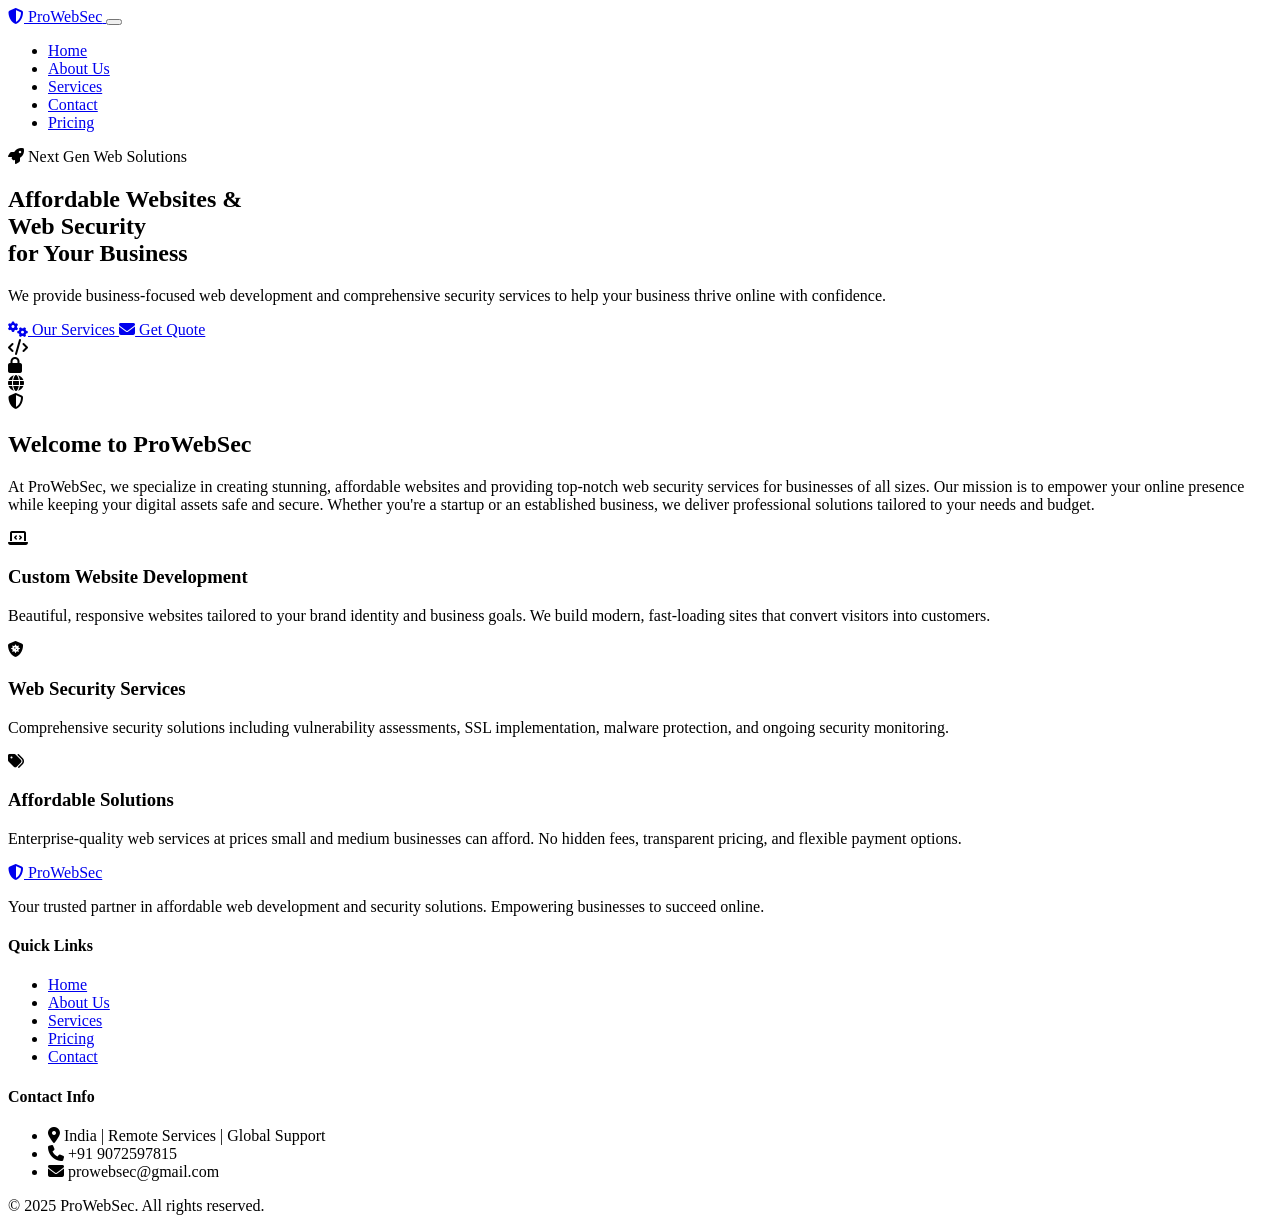
==== index.html @ af0309c5 "Update index.html" ====
<!DOCTYPE html>
<html lang="en">
<head>
  <meta charset="UTF-8">
  <meta name="viewport" content="width=device-width, initial-scale=1.0">
  <title>ProWebSec - Affordable Websites & Web Security</title>
  <link rel="stylesheet" href="styles.css">
  <link rel="stylesheet" href="https://cdnjs.cloudflare.com/ajax/libs/font-awesome/6.5.1/css/all.min.css">
  <link href="https://fonts.googleapis.com/css2?family=Inter:wght@300;400;500;600;700&family=Orbitron:wght@400;500;600;700;800&display=swap" rel="stylesheet">
</head>
<body>
  <!-- Navigation -->
  <nav class="navbar">
    <div class="nav-container">
      <a href="index.html" class="logo">
        <i class="fas fa-shield-halved"></i>
        <span>ProWebSec</span>
      </a>
      <button class="hamburger" id="hamburger">
        <span></span>
        <span></span>
        <span></span>
      </button>
      <ul class="nav-menu" id="nav-menu">
        <li><a href="index.html" class="nav-link active">Home</a></li>
        <li><a href="about.html" class="nav-link">About Us</a></li>
        <li><a href="services.html" class="nav-link">Services</a></li>
        <li><a href="contact.html" class="nav-link">Contact</a></li>
        <li><a href="pricing.html" class="nav-link">Pricing</a></li>
      </ul>
    </div>
  </nav>

  <!-- Hero Section -->
  <section class="hero">
    <div class="hero-bg">
      <div class="grid-overlay"></div>
      <div class="particles" id="particles"></div>
      <div class="glow-orb glow-orb-1"></div>
      <div class="glow-orb glow-orb-2"></div>
    </div>
    <div class="hero-content">
      <span class="badge">
        <i class="fas fa-rocket"></i> Next Gen Web Solutions
      </span>
      <h1>Affordable Websites &<br><span class="gradient-text">Web Security</span><br>for Your Business</h1>
      <p class="hero-subtitle">We provide business-focused web development and comprehensive security services to help your business thrive online with confidence.</p>
      <div class="hero-buttons">
        <a href="services.html" class="btn btn-primary">
          <i class="fas fa-cogs"></i> Our Services
        </a>
        <a href="contact.html" class="btn btn-secondary">
          <i class="fas fa-envelope"></i> Get Quote
        </a>
      </div>
    </div>
    <div class="hero-icons">
      <div class="floating-icon"><i class="fas fa-code"></i></div>
      <div class="floating-icon"><i class="fas fa-lock"></i></div>
      <div class="floating-icon"><i class="fas fa-globe"></i></div>
      <div class="floating-icon"><i class="fas fa-shield-alt"></i></div>
    </div>
  </section>

  <!-- Intro Section -->
  <section class="intro section">
    <div class="container">
      <h2 class="section-title">Welcome to <span class="gradient-text">ProWebSec</span></h2>
      <p class="intro-text">At ProWebSec, we specialize in creating stunning, affordable websites and providing top-notch web security services for businesses of all sizes. Our mission is to empower your online presence while keeping your digital assets safe and secure. Whether you're a startup or an established business, we deliver professional solutions tailored to your needs and budget.</p>
    </div>
  </section>

  <!-- Features Section -->
  <section class="features section">
    <div class="container">
      <div class="features-grid">
        <div class="feature-card">
          <div class="feature-icon">
            <i class="fas fa-laptop-code"></i>
          </div>
          <h3>Custom Website Development</h3>
          <p>Beautiful, responsive websites tailored to your brand identity and business goals. We build modern, fast-loading sites that convert visitors into customers.</p>
        </div>
        <div class="feature-card">
          <div class="feature-icon">
            <i class="fas fa-shield-virus"></i>
          </div>
          <h3>Web Security Services</h3>
          <p>Comprehensive security solutions including vulnerability assessments, SSL implementation, malware protection, and ongoing security monitoring.</p>
        </div>
        <div class="feature-card">
          <div class="feature-icon">
            <i class="fas fa-tags"></i>
          </div>
          <h3>Affordable Solutions</h3>
          <p>Enterprise-quality web services at prices small and medium businesses can afford. No hidden fees, transparent pricing, and flexible payment options.</p>
        </div>
      </div>
    </div>
  </section>

  <!-- Footer -->
  <footer class="footer">
    <div class="container">
      <div class="footer-grid">
        <div class="footer-brand">
          <a href="index.html" class="logo">
            <i class="fas fa-shield-halved"></i>
            <span>ProWebSec</span>
          </a>
          <p>Your trusted partner in affordable web development and security solutions. Empowering businesses to succeed online.</p>
        </div>
        <div class="footer-links">
          <h4>Quick Links</h4>
          <ul>
            <li><a href="index.html">Home</a></li>
            <li><a href="about.html">About Us</a></li>
            <li><a href="services.html">Services</a></li>
            <li><a href="pricing.html">Pricing</a></li>
            <li><a href="contact.html">Contact</a></li>
          </ul>
        </div>
        <div class="footer-contact">
          <h4>Contact Info</h4>
          <ul>
            <li><i class="fas fa-map-marker-alt"></i> India | Remote Services | Global Support</li>
            <li><i class="fas fa-phone"></i> +91 9072597815</li>
            <li><i class="fas fa-envelope"></i> prowebsec@gmail.com</li>
          </ul>
        </div>
      </div>
      <div class="footer-bottom">
        <p>&copy; 2025 ProWebSec. All rights reserved.</p>
      </div>
    </div>
  </footer>

  <script src="script.js"></script>
</body>
</html>
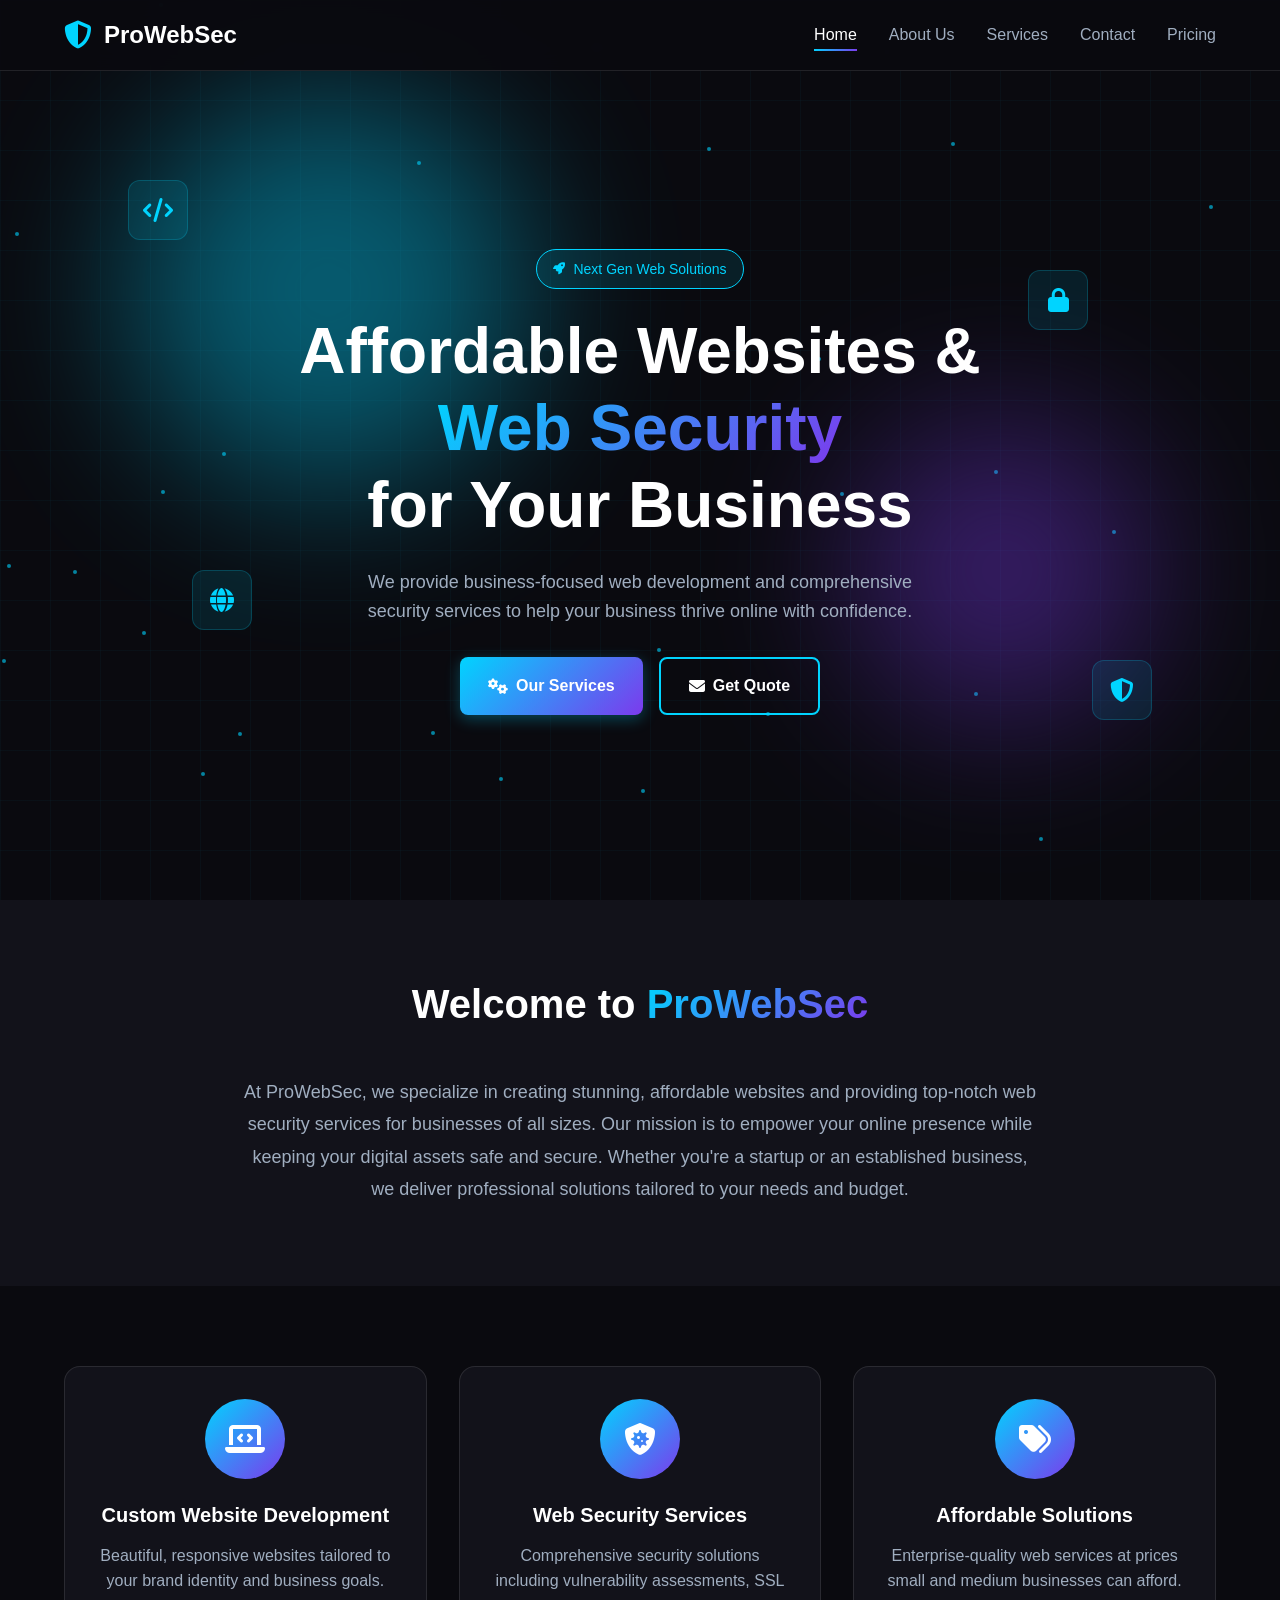
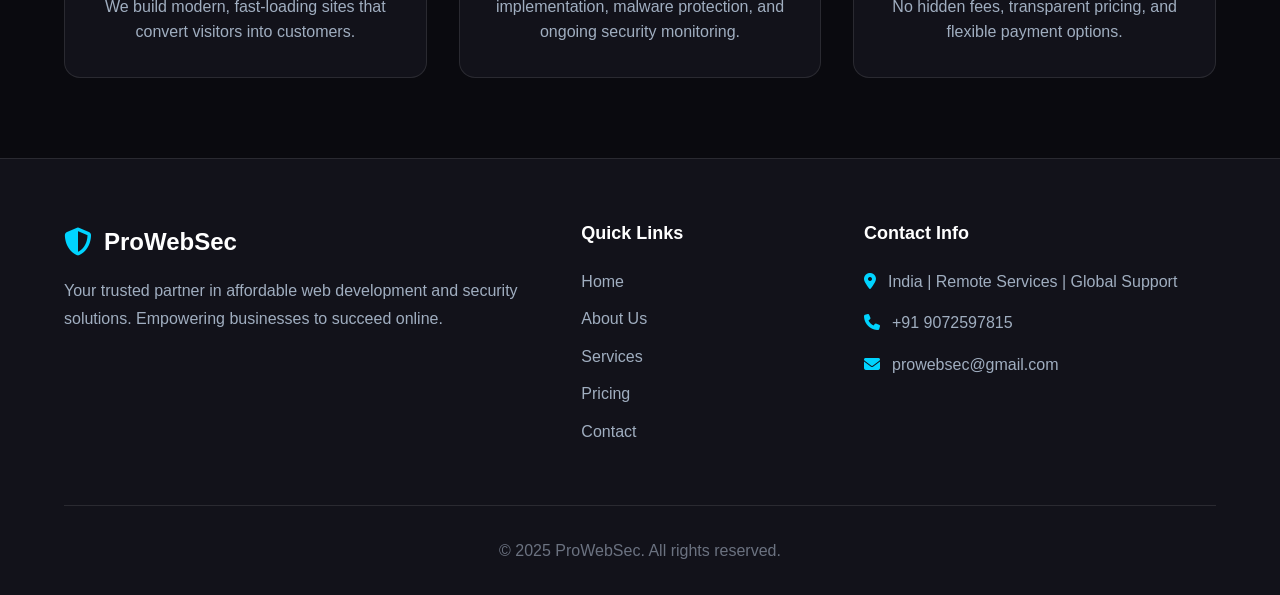
==== commit 36a7c90c: "Update index.html" ====
--- a/index.html
+++ b/index.html
@@ -23,11 +23,11 @@
         <span></span>
       </button>
       <ul class="nav-menu" id="nav-menu">
-        <li><a href="index.html" class="nav-link active">Home</a></li>
-        <li><a href="about.html" class="nav-link">About Us</a></li>
-        <li><a href="services.html" class="nav-link">Services</a></li>
-        <li><a href="contact.html" class="nav-link">Contact</a></li>
-        <li><a href="pricing.html" class="nav-link">Pricing</a></li>
+        <li><a href="/index" class="nav-link active">Home</a></li>
+        <li><a href="/about" class="nav-link">About Us</a></li>
+        <li><a href="/services" class="nav-link">Services</a></li>
+        <li><a href="/contact" class="nav-link">Contact</a></li>
+        <li><a href="/pricing" class="nav-link">Pricing</a></li>
       </ul>
     </div>
   </nav>
--- a/styles.css
+++ b/styles.css
@@ -0,0 +1,1204 @@
+/* ===== CSS Variables ===== */
+:root {
+  --primary: #00d4ff;
+  --primary-dark: #00a8cc;
+  --secondary: #7c3aed;
+  --accent: #10b981;
+  --bg-dark: #0a0a0f;
+  --bg-card: #12121a;
+  --bg-card-hover: #1a1a25;
+  --text-primary: #ffffff;
+  --text-secondary: #a0aec0;
+  --text-muted: #6b7280;
+  --border-color: rgba(255, 255, 255, 0.1);
+  --glow-primary: rgba(0, 212, 255, 0.3);
+  --glow-secondary: rgba(124, 58, 237, 0.3);
+  --gradient: linear-gradient(135deg, var(--primary) 0%, var(--secondary) 100%);
+}
+
+/* ===== Reset & Base ===== */
+* {
+  margin: 0;
+  padding: 0;
+  box-sizing: border-box;
+}
+
+html {
+  scroll-behavior: smooth;
+}
+
+body {
+  font-family: "Inter", sans-serif;
+  background-color: var(--bg-dark);
+  color: var(--text-primary);
+  line-height: 1.6;
+  overflow-x: hidden;
+}
+
+h1,
+h2,
+h3,
+h4,
+h5,
+h6 {
+  font-family: "Orbitron", sans-serif;
+  font-weight: 700;
+  line-height: 1.2;
+}
+
+a {
+  text-decoration: none;
+  color: inherit;
+  transition: all 0.3s ease;
+}
+
+ul {
+  list-style: none;
+}
+
+img {
+  max-width: 100%;
+  height: auto;
+}
+
+.container {
+  max-width: 1200px;
+  margin: 0 auto;
+  padding: 0 1.5rem;
+}
+
+.section {
+  padding: 5rem 0;
+}
+
+.section-title {
+  font-size: 2.5rem;
+  text-align: center;
+  margin-bottom: 3rem;
+}
+
+.gradient-text {
+  background: var(--gradient);
+  -webkit-background-clip: text;
+  -webkit-text-fill-color: transparent;
+  background-clip: text;
+}
+
+/* ===== Buttons ===== */
+.btn {
+  display: inline-flex;
+  align-items: center;
+  justify-content: center;
+  gap: 0.5rem;
+  padding: 0.875rem 1.75rem;
+  border-radius: 8px;
+  font-weight: 600;
+  font-size: 1rem;
+  cursor: pointer;
+  border: none;
+  transition: all 0.3s ease;
+}
+
+.btn-primary {
+  background: var(--gradient);
+  color: var(--text-primary);
+  box-shadow: 0 4px 15px var(--glow-primary);
+}
+
+.btn-primary:hover {
+  transform: translateY(-2px);
+  box-shadow: 0 6px 25px var(--glow-primary);
+}
+
+.btn-secondary {
+  background: transparent;
+  color: var(--text-primary);
+  border: 2px solid var(--primary);
+}
+
+.btn-secondary:hover {
+  background: var(--primary);
+  color: var(--bg-dark);
+}
+
+.btn-block {
+  width: 100%;
+}
+
+.btn-lg {
+  padding: 1rem 2.5rem;
+  font-size: 1.125rem;
+}
+
+/* ===== Navigation ===== */
+.navbar {
+  position: fixed;
+  top: 0;
+  left: 0;
+  right: 0;
+  z-index: 1000;
+  background: rgba(10, 10, 15, 0.95);
+  backdrop-filter: blur(10px);
+  border-bottom: 1px solid var(--border-color);
+  padding: 1rem 0;
+}
+
+.nav-container {
+  max-width: 1200px;
+  margin: 0 auto;
+  padding: 0 1.5rem;
+  display: flex;
+  align-items: center;
+  justify-content: space-between;
+}
+
+.logo {
+  display: flex;
+  align-items: center;
+  gap: 0.75rem;
+  font-family: "Orbitron", sans-serif;
+  font-size: 1.5rem;
+  font-weight: 700;
+  color: var(--text-primary);
+}
+
+.logo i {
+  font-size: 1.75rem;
+  color: var(--primary);
+}
+
+.nav-menu {
+  display: flex;
+  align-items: center;
+  gap: 2rem;
+}
+
+.nav-link {
+  color: var(--text-secondary);
+  font-weight: 500;
+  padding: 0.5rem 0;
+  position: relative;
+}
+
+.nav-link::after {
+  content: "";
+  position: absolute;
+  bottom: 0;
+  left: 0;
+  width: 0;
+  height: 2px;
+  background: var(--gradient);
+  transition: width 0.3s ease;
+}
+
+.nav-link:hover,
+.nav-link.active {
+  color: var(--text-primary);
+}
+
+.nav-link:hover::after,
+.nav-link.active::after {
+  width: 100%;
+}
+
+.hamburger {
+  display: none;
+  flex-direction: column;
+  gap: 5px;
+  background: none;
+  border: none;
+  cursor: pointer;
+  padding: 0.5rem;
+}
+
+.hamburger span {
+  display: block;
+  width: 25px;
+  height: 2px;
+  background: var(--text-primary);
+  transition: all 0.3s ease;
+}
+
+.hamburger.active span:nth-child(1) {
+  transform: rotate(45deg) translate(5px, 5px);
+}
+
+.hamburger.active span:nth-child(2) {
+  opacity: 0;
+}
+
+.hamburger.active span:nth-child(3) {
+  transform: rotate(-45deg) translate(5px, -5px);
+}
+
+/* ===== Hero Section ===== */
+.hero {
+  min-height: 100vh;
+  display: flex;
+  align-items: center;
+  justify-content: center;
+  position: relative;
+  padding: 8rem 1.5rem 4rem;
+  overflow: hidden;
+}
+
+.hero-bg {
+  position: absolute;
+  inset: 0;
+  z-index: 0;
+}
+
+.grid-overlay {
+  position: absolute;
+  inset: 0;
+  background-image: linear-gradient(rgba(0, 212, 255, 0.03) 1px, transparent 1px),
+    linear-gradient(90deg, rgba(0, 212, 255, 0.03) 1px, transparent 1px);
+  background-size: 50px 50px;
+}
+
+.particles {
+  position: absolute;
+  inset: 0;
+}
+
+.particle {
+  position: absolute;
+  width: 4px;
+  height: 4px;
+  background: var(--primary);
+  border-radius: 50%;
+  opacity: 0.6;
+  animation: float 6s infinite ease-in-out;
+}
+
+@keyframes float {
+  0%,
+  100% {
+    transform: translateY(0) scale(1);
+    opacity: 0.6;
+  }
+  50% {
+    transform: translateY(-20px) scale(1.2);
+    opacity: 1;
+  }
+}
+
+.glow-orb {
+  position: absolute;
+  border-radius: 50%;
+  filter: blur(80px);
+  opacity: 0.4;
+}
+
+.glow-orb-1 {
+  width: 400px;
+  height: 400px;
+  background: var(--primary);
+  top: 10%;
+  left: 10%;
+  animation: pulse 8s infinite ease-in-out;
+}
+
+.glow-orb-2 {
+  width: 300px;
+  height: 300px;
+  background: var(--secondary);
+  bottom: 20%;
+  right: 10%;
+  animation: pulse 8s infinite ease-in-out 2s;
+}
+
+@keyframes pulse {
+  0%,
+  100% {
+    opacity: 0.3;
+    transform: scale(1);
+  }
+  50% {
+    opacity: 0.5;
+    transform: scale(1.1);
+  }
+}
+
+.hero-content {
+  position: relative;
+  z-index: 1;
+  text-align: center;
+  max-width: 800px;
+}
+
+.badge {
+  display: inline-flex;
+  align-items: center;
+  gap: 0.5rem;
+  padding: 0.5rem 1rem;
+  background: rgba(0, 212, 255, 0.1);
+  border: 1px solid var(--primary);
+  border-radius: 50px;
+  font-size: 0.875rem;
+  color: var(--primary);
+  margin-bottom: 1.5rem;
+  animation: fadeInUp 0.6s ease;
+}
+
+.badge i {
+  font-size: 0.75rem;
+}
+
+.hero h1 {
+  font-size: clamp(2.5rem, 6vw, 4rem);
+  margin-bottom: 1.5rem;
+  animation: fadeInUp 0.6s ease 0.2s backwards;
+}
+
+.hero-subtitle {
+  font-size: 1.125rem;
+  color: var(--text-secondary);
+  margin-bottom: 2rem;
+  max-width: 600px;
+  margin-left: auto;
+  margin-right: auto;
+  animation: fadeInUp 0.6s ease 0.4s backwards;
+}
+
+.hero-buttons {
+  display: flex;
+  flex-wrap: wrap;
+  gap: 1rem;
+  justify-content: center;
+  animation: fadeInUp 0.6s ease 0.6s backwards;
+}
+
+@keyframes fadeInUp {
+  from {
+    opacity: 0;
+    transform: translateY(20px);
+  }
+  to {
+    opacity: 1;
+    transform: translateY(0);
+  }
+}
+
+.hero-icons {
+  position: absolute;
+  inset: 0;
+  z-index: 0;
+  pointer-events: none;
+}
+
+.floating-icon {
+  position: absolute;
+  width: 60px;
+  height: 60px;
+  display: flex;
+  align-items: center;
+  justify-content: center;
+  background: rgba(0, 212, 255, 0.1);
+  border: 1px solid rgba(0, 212, 255, 0.2);
+  border-radius: 12px;
+  color: var(--primary);
+  font-size: 1.5rem;
+  animation: floatIcon 6s infinite ease-in-out;
+}
+
+.floating-icon:nth-child(1) {
+  top: 20%;
+  left: 10%;
+  animation-delay: 0s;
+}
+.floating-icon:nth-child(2) {
+  top: 30%;
+  right: 15%;
+  animation-delay: 1s;
+}
+.floating-icon:nth-child(3) {
+  bottom: 30%;
+  left: 15%;
+  animation-delay: 2s;
+}
+.floating-icon:nth-child(4) {
+  bottom: 20%;
+  right: 10%;
+  animation-delay: 3s;
+}
+
+@keyframes floatIcon {
+  0%,
+  100% {
+    transform: translateY(0) rotate(0deg);
+  }
+  50% {
+    transform: translateY(-15px) rotate(5deg);
+  }
+}
+
+/* ===== Page Header ===== */
+.page-header {
+  position: relative;
+  padding: 10rem 1.5rem 5rem;
+  text-align: center;
+  overflow: hidden;
+}
+
+.page-header h1 {
+  font-size: clamp(2rem, 5vw, 3.5rem);
+  margin-bottom: 1rem;
+}
+
+.page-header p {
+  font-size: 1.125rem;
+  color: var(--text-secondary);
+  max-width: 600px;
+  margin: 0 auto;
+}
+
+/* ===== Intro Section ===== */
+.intro {
+  background: var(--bg-card);
+}
+
+.intro-text {
+  font-size: 1.125rem;
+  color: var(--text-secondary);
+  text-align: center;
+  max-width: 800px;
+  margin: 0 auto;
+  line-height: 1.8;
+}
+
+/* ===== Features Section ===== */
+.features-grid {
+  display: grid;
+  grid-template-columns: repeat(auto-fit, minmax(300px, 1fr));
+  gap: 2rem;
+}
+
+.feature-card {
+  background: var(--bg-card);
+  border: 1px solid var(--border-color);
+  border-radius: 16px;
+  padding: 2rem;
+  text-align: center;
+  transition: all 0.3s ease;
+}
+
+.feature-card:hover {
+  background: var(--bg-card-hover);
+  border-color: var(--primary);
+  transform: translateY(-5px);
+  box-shadow: 0 10px 40px var(--glow-primary);
+}
+
+.feature-icon {
+  width: 80px;
+  height: 80px;
+  margin: 0 auto 1.5rem;
+  display: flex;
+  align-items: center;
+  justify-content: center;
+  background: var(--gradient);
+  border-radius: 50%;
+  font-size: 2rem;
+  color: var(--text-primary);
+}
+
+.feature-card h3 {
+  font-size: 1.25rem;
+  margin-bottom: 1rem;
+}
+
+.feature-card p {
+  color: var(--text-secondary);
+}
+
+/* ===== About Section ===== */
+.about-main h2 {
+  font-size: 2rem;
+  margin-bottom: 2rem;
+  text-align: center;
+}
+
+.about-text p {
+  color: var(--text-secondary);
+  margin-bottom: 1.5rem;
+  font-size: 1.0625rem;
+  line-height: 1.8;
+}
+
+/* ===== Values Section ===== */
+.values {
+  background: var(--bg-card);
+}
+
+.values-grid {
+  display: grid;
+  grid-template-columns: repeat(auto-fit, minmax(280px, 1fr));
+  gap: 2rem;
+}
+
+.value-card {
+  background: var(--bg-dark);
+  border: 1px solid var(--border-color);
+  border-radius: 16px;
+  padding: 2rem;
+  text-align: center;
+  transition: all 0.3s ease;
+}
+
+.value-card:hover {
+  border-color: var(--primary);
+  box-shadow: 0 0 30px var(--glow-primary);
+}
+
+.value-icon {
+  width: 70px;
+  height: 70px;
+  margin: 0 auto 1.5rem;
+  display: flex;
+  align-items: center;
+  justify-content: center;
+  background: rgba(0, 212, 255, 0.1);
+  border: 1px solid var(--primary);
+  border-radius: 50%;
+  font-size: 1.75rem;
+  color: var(--primary);
+}
+
+.value-card h3 {
+  font-size: 1.25rem;
+  margin-bottom: 1rem;
+}
+
+.value-card p {
+  color: var(--text-secondary);
+}
+
+/* ===== Services Section ===== */
+.services-grid {
+  display: grid;
+  grid-template-columns: repeat(auto-fit, minmax(280px, 1fr));
+  gap: 2rem;
+}
+
+.service-card {
+  background: var(--bg-card);
+  border: 1px solid var(--border-color);
+  border-radius: 16px;
+  padding: 2rem;
+  transition: all 0.3s ease;
+}
+
+.service-card:hover {
+  border-color: var(--primary);
+  transform: translateY(-5px);
+  box-shadow: 0 10px 40px var(--glow-primary);
+}
+
+.service-icon {
+  width: 60px;
+  height: 60px;
+  display: flex;
+  align-items: center;
+  justify-content: center;
+  background: var(--gradient);
+  border-radius: 12px;
+  font-size: 1.5rem;
+  color: var(--text-primary);
+  margin-bottom: 1.5rem;
+}
+
+.service-card h3 {
+  font-size: 1.25rem;
+  margin-bottom: 1rem;
+}
+
+.service-card > p {
+  color: var(--text-secondary);
+  margin-bottom: 1.5rem;
+}
+
+.service-features {
+  margin-bottom: 1.5rem;
+}
+
+.service-features li {
+  display: flex;
+  align-items: center;
+  gap: 0.75rem;
+  color: var(--text-secondary);
+  margin-bottom: 0.75rem;
+}
+
+.service-features li i {
+  color: var(--accent);
+  font-size: 0.875rem;
+}
+
+/* ===== Process Section ===== */
+.process {
+  background: var(--bg-card);
+}
+
+.process-grid {
+  display: grid;
+  grid-template-columns: repeat(auto-fit, minmax(220px, 1fr));
+  gap: 2rem;
+}
+
+.process-step {
+  text-align: center;
+  position: relative;
+}
+
+.step-number {
+  width: 60px;
+  height: 60px;
+  margin: 0 auto 1.5rem;
+  display: flex;
+  align-items: center;
+  justify-content: center;
+  background: var(--gradient);
+  border-radius: 50%;
+  font-family: "Orbitron", sans-serif;
+  font-size: 1.5rem;
+  font-weight: 700;
+}
+
+.process-step h3 {
+  font-size: 1.125rem;
+  margin-bottom: 0.75rem;
+}
+
+.process-step p {
+  color: var(--text-secondary);
+}
+
+/* ===== CTA Section ===== */
+.cta {
+  text-align: center;
+}
+
+.cta-content h2 {
+  font-size: 2.5rem;
+  margin-bottom: 1rem;
+}
+
+.cta-content p {
+  color: var(--text-secondary);
+  font-size: 1.125rem;
+  margin-bottom: 2rem;
+}
+
+/* ===== Contact Section ===== */
+.contact-grid {
+  display: grid;
+  grid-template-columns: 1fr 1fr;
+  gap: 3rem;
+}
+
+.contact-form-wrapper h2,
+.contact-info-wrapper h2 {
+  font-size: 1.75rem;
+  margin-bottom: 2rem;
+}
+
+.contact-form {
+  display: flex;
+  flex-direction: column;
+  gap: 1.5rem;
+}
+
+.form-group {
+  display: flex;
+  flex-direction: column;
+  gap: 0.5rem;
+}
+
+.form-group label {
+  font-weight: 500;
+  color: var(--text-secondary);
+}
+
+.form-group input,
+.form-group select,
+.form-group textarea {
+  padding: 1rem;
+  background: var(--bg-card);
+  border: 1px solid var(--border-color);
+  border-radius: 8px;
+  color: var(--text-primary);
+  font-family: "Inter", sans-serif;
+  font-size: 1rem;
+  transition: all 0.3s ease;
+}
+
+.form-group input:focus,
+.form-group select:focus,
+.form-group textarea:focus {
+  outline: none;
+  border-color: var(--primary);
+  box-shadow: 0 0 0 3px var(--glow-primary);
+}
+
+.form-group textarea {
+  resize: vertical;
+  min-height: 120px;
+}
+
+.form-group select {
+  cursor: pointer;
+}
+
+.contact-info-cards {
+  display: flex;
+  flex-direction: column;
+  gap: 1.5rem;
+  margin-bottom: 2rem;
+}
+
+.contact-info-card {
+  display: flex;
+  align-items: flex-start;
+  gap: 1rem;
+  padding: 1.5rem;
+  background: var(--bg-card);
+  border: 1px solid var(--border-color);
+  border-radius: 12px;
+  transition: all 0.3s ease;
+}
+
+.contact-info-card:hover {
+  border-color: var(--primary);
+}
+
+.info-icon {
+  width: 50px;
+  height: 50px;
+  display: flex;
+  align-items: center;
+  justify-content: center;
+  background: var(--gradient);
+  border-radius: 10px;
+  font-size: 1.25rem;
+  flex-shrink: 0;
+}
+
+.info-content h4 {
+  font-family: "Inter", sans-serif;
+  font-size: 1rem;
+  margin-bottom: 0.25rem;
+}
+
+.info-content p {
+  color: var(--text-secondary);
+}
+
+.social-links h4 {
+  font-family: "Inter", sans-serif;
+  font-size: 1rem;
+  margin-bottom: 1rem;
+}
+
+.social-icons {
+  display: flex;
+  gap: 1rem;
+}
+
+.social-icon {
+  width: 45px;
+  height: 45px;
+  display: flex;
+  align-items: center;
+  justify-content: center;
+  background: var(--bg-card);
+  border: 1px solid var(--border-color);
+  border-radius: 10px;
+  font-size: 1.125rem;
+  color: var(--text-secondary);
+  transition: all 0.3s ease;
+}
+
+.social-icon:hover {
+  background: var(--primary);
+  border-color: var(--primary);
+  color: var(--bg-dark);
+  transform: translateY(-3px);
+}
+
+/* ===== Location Section ===== */
+.location-banner {
+  display: flex;
+  align-items: center;
+  gap: 2rem;
+  padding: 2.5rem;
+  background: var(--bg-card);
+  border: 1px solid var(--border-color);
+  border-radius: 16px;
+}
+
+.location-banner > i {
+  font-size: 4rem;
+  color: var(--primary);
+}
+
+.location-text h3 {
+  font-size: 1.5rem;
+  margin-bottom: 0.5rem;
+}
+
+.location-text p {
+  color: var(--text-secondary);
+}
+
+/* ===== Pricing Section ===== */
+.pricing-grid {
+  display: grid;
+  grid-template-columns: repeat(auto-fit, minmax(300px, 1fr));
+  gap: 2rem;
+  align-items: start;
+}
+
+.pricing-card {
+  background: var(--bg-card);
+  border: 1px solid var(--border-color);
+  border-radius: 20px;
+  padding: 2.5rem 2rem;
+  position: relative;
+  transition: all 0.3s ease;
+}
+
+.pricing-card:hover {
+  border-color: var(--primary);
+  transform: translateY(-5px);
+}
+
+.pricing-card.featured {
+  border-color: var(--primary);
+  background: linear-gradient(180deg, rgba(0, 212, 255, 0.1) 0%, var(--bg-card) 100%);
+  transform: scale(1.05);
+  box-shadow: 0 20px 60px var(--glow-primary);
+}
+
+.pricing-card.featured:hover {
+  transform: scale(1.05) translateY(-5px);
+}
+
+.featured-badge {
+  position: absolute;
+  top: -12px;
+  left: 50%;
+  transform: translateX(-50%);
+  padding: 0.5rem 1.5rem;
+  background: var(--gradient);
+  border-radius: 50px;
+  font-size: 0.875rem;
+  font-weight: 600;
+  white-space: nowrap;
+}
+
+.pricing-header {
+  text-align: center;
+  margin-bottom: 2rem;
+  padding-bottom: 2rem;
+  border-bottom: 1px solid var(--border-color);
+}
+
+.pricing-header h3 {
+  font-size: 1.5rem;
+  margin-bottom: 1rem;
+}
+
+.price {
+  font-family: "Orbitron", sans-serif;
+  font-size: 3rem;
+  font-weight: 700;
+  background: var(--gradient);
+  -webkit-background-clip: text;
+  -webkit-text-fill-color: transparent;
+  background-clip: text;
+}
+
+.pricing-header p {
+  color: var(--text-secondary);
+  margin-top: 0.5rem;
+}
+
+.pricing-features {
+  margin-bottom: 2rem;
+}
+
+.pricing-features li {
+  display: flex;
+  align-items: center;
+  gap: 0.75rem;
+  padding: 0.75rem 0;
+  border-bottom: 1px solid var(--border-color);
+  color: var(--text-secondary);
+}
+
+.pricing-features li:last-child {
+  border-bottom: none;
+}
+
+.pricing-features li i {
+  color: var(--accent);
+}
+
+/* ===== Maintenance Section ===== */
+.maintenance-grid {
+  display: grid;
+  grid-template-columns: repeat(auto-fit, minmax(280px, 1fr));
+  gap: 2rem;
+  max-width: 700px;
+  margin: 0 auto;
+}
+
+.maintenance-card {
+  background: var(--bg-card);
+  border: 1px solid var(--border-color);
+  border-radius: 16px;
+  padding: 2rem;
+  text-align: center;
+  transition: all 0.3s ease;
+}
+
+.maintenance-card:hover {
+  border-color: var(--primary);
+  transform: translateY(-5px);
+}
+
+.maintenance-icon {
+  width: 70px;
+  height: 70px;
+  margin: 0 auto 1.5rem;
+  display: flex;
+  align-items: center;
+  justify-content: center;
+  background: rgba(0, 212, 255, 0.1);
+  border: 1px solid var(--primary);
+  border-radius: 50%;
+  font-size: 1.75rem;
+  color: var(--primary);
+}
+
+.maintenance-card h3 {
+  font-size: 1.5rem;
+  margin-bottom: 1rem;
+}
+
+.maintenance-price {
+  font-family: "Orbitron", sans-serif;
+  font-size: 2rem;
+  font-weight: 700;
+  color: var(--primary);
+  margin-bottom: 1.5rem;
+}
+
+.maintenance-price span {
+  font-size: 1rem;
+  color: var(--text-secondary);
+}
+
+.maintenance-card ul {
+  text-align: left;
+  margin-bottom: 1.5rem;
+}
+
+.maintenance-card ul li {
+  display: flex;
+  align-items: center;
+  gap: 0.75rem;
+  color: var(--text-secondary);
+  padding: 0.5rem 0;
+}
+
+.maintenance-card ul li i {
+  color: var(--accent);
+}
+
+/* ===== Pricing Note ===== */
+.note-card {
+  display: flex;
+  align-items: flex-start;
+  gap: 1.5rem;
+  padding: 2rem;
+  background: rgba(0, 212, 255, 0.05);
+  border: 1px solid var(--primary);
+  border-radius: 16px;
+}
+
+.note-card > i {
+  font-size: 2rem;
+  color: var(--primary);
+  flex-shrink: 0;
+}
+
+.note-content h3 {
+  font-size: 1.25rem;
+  margin-bottom: 1rem;
+}
+
+.note-content ul li {
+  display: flex;
+  align-items: center;
+  gap: 0.5rem;
+  color: var(--text-secondary);
+  margin-bottom: 0.5rem;
+}
+
+.note-content ul li::before {
+  content: "•";
+  color: var(--primary);
+}
+
+/* ===== Footer ===== */
+.footer {
+  background: var(--bg-card);
+  border-top: 1px solid var(--border-color);
+  padding: 4rem 0 2rem;
+}
+
+.footer-grid {
+  display: grid;
+  grid-template-columns: 2fr 1fr 1.5fr;
+  gap: 3rem;
+  margin-bottom: 3rem;
+}
+
+.footer-brand .logo {
+  margin-bottom: 1rem;
+}
+
+.footer-brand p {
+  color: var(--text-secondary);
+  line-height: 1.7;
+}
+
+.footer-links h4,
+.footer-contact h4 {
+  font-family: "Orbitron", sans-serif;
+  font-size: 1.125rem;
+  margin-bottom: 1.5rem;
+}
+
+.footer-links ul li {
+  margin-bottom: 0.75rem;
+}
+
+.footer-links ul li a {
+  color: var(--text-secondary);
+}
+
+.footer-links ul li a:hover {
+  color: var(--primary);
+}
+
+.footer-contact ul li {
+  display: flex;
+  align-items: flex-start;
+  gap: 0.75rem;
+  color: var(--text-secondary);
+  margin-bottom: 1rem;
+}
+
+.footer-contact ul li i {
+  color: var(--primary);
+  margin-top: 0.25rem;
+}
+
+.footer-bottom {
+  padding-top: 2rem;
+  border-top: 1px solid var(--border-color);
+  text-align: center;
+  color: var(--text-muted);
+}
+
+/* ===== Responsive Design ===== */
+@media (max-width: 992px) {
+  .footer-grid {
+    grid-template-columns: 1fr 1fr;
+  }
+
+  .footer-brand {
+    grid-column: span 2;
+  }
+
+  .pricing-card.featured {
+    transform: scale(1);
+  }
+
+  .pricing-card.featured:hover {
+    transform: translateY(-5px);
+  }
+}
+
+@media (max-width: 768px) {
+  .hamburger {
+    display: flex;
+  }
+
+  .nav-menu {
+    position: fixed;
+    top: 70px;
+    left: 0;
+    right: 0;
+    background: rgba(10, 10, 15, 0.98);
+    flex-direction: column;
+    padding: 2rem;
+    gap: 1rem;
+    transform: translateX(-100%);
+    transition: transform 0.3s ease;
+  }
+
+  .nav-menu.active {
+    transform: translateX(0);
+  }
+
+  .hero h1 {
+    font-size: 2rem;
+  }
+
+  .section-title {
+    font-size: 2rem;
+  }
+
+  .contact-grid {
+    grid-template-columns: 1fr;
+  }
+
+  .footer-grid {
+    grid-template-columns: 1fr;
+  }
+
+  .footer-brand {
+    grid-column: span 1;
+  }
+
+  .location-banner {
+    flex-direction: column;
+    text-align: center;
+  }
+
+  .floating-icon {
+    display: none;
+  }
+}
+
+@media (max-width: 480px) {
+  .hero-buttons {
+    flex-direction: column;
+  }
+
+  .hero-buttons .btn {
+    width: 100%;
+  }
+
+  .pricing-grid {
+    grid-template-columns: 1fr;
+  }
+
+  .process-grid {
+    grid-template-columns: 1fr;
+  }
+}
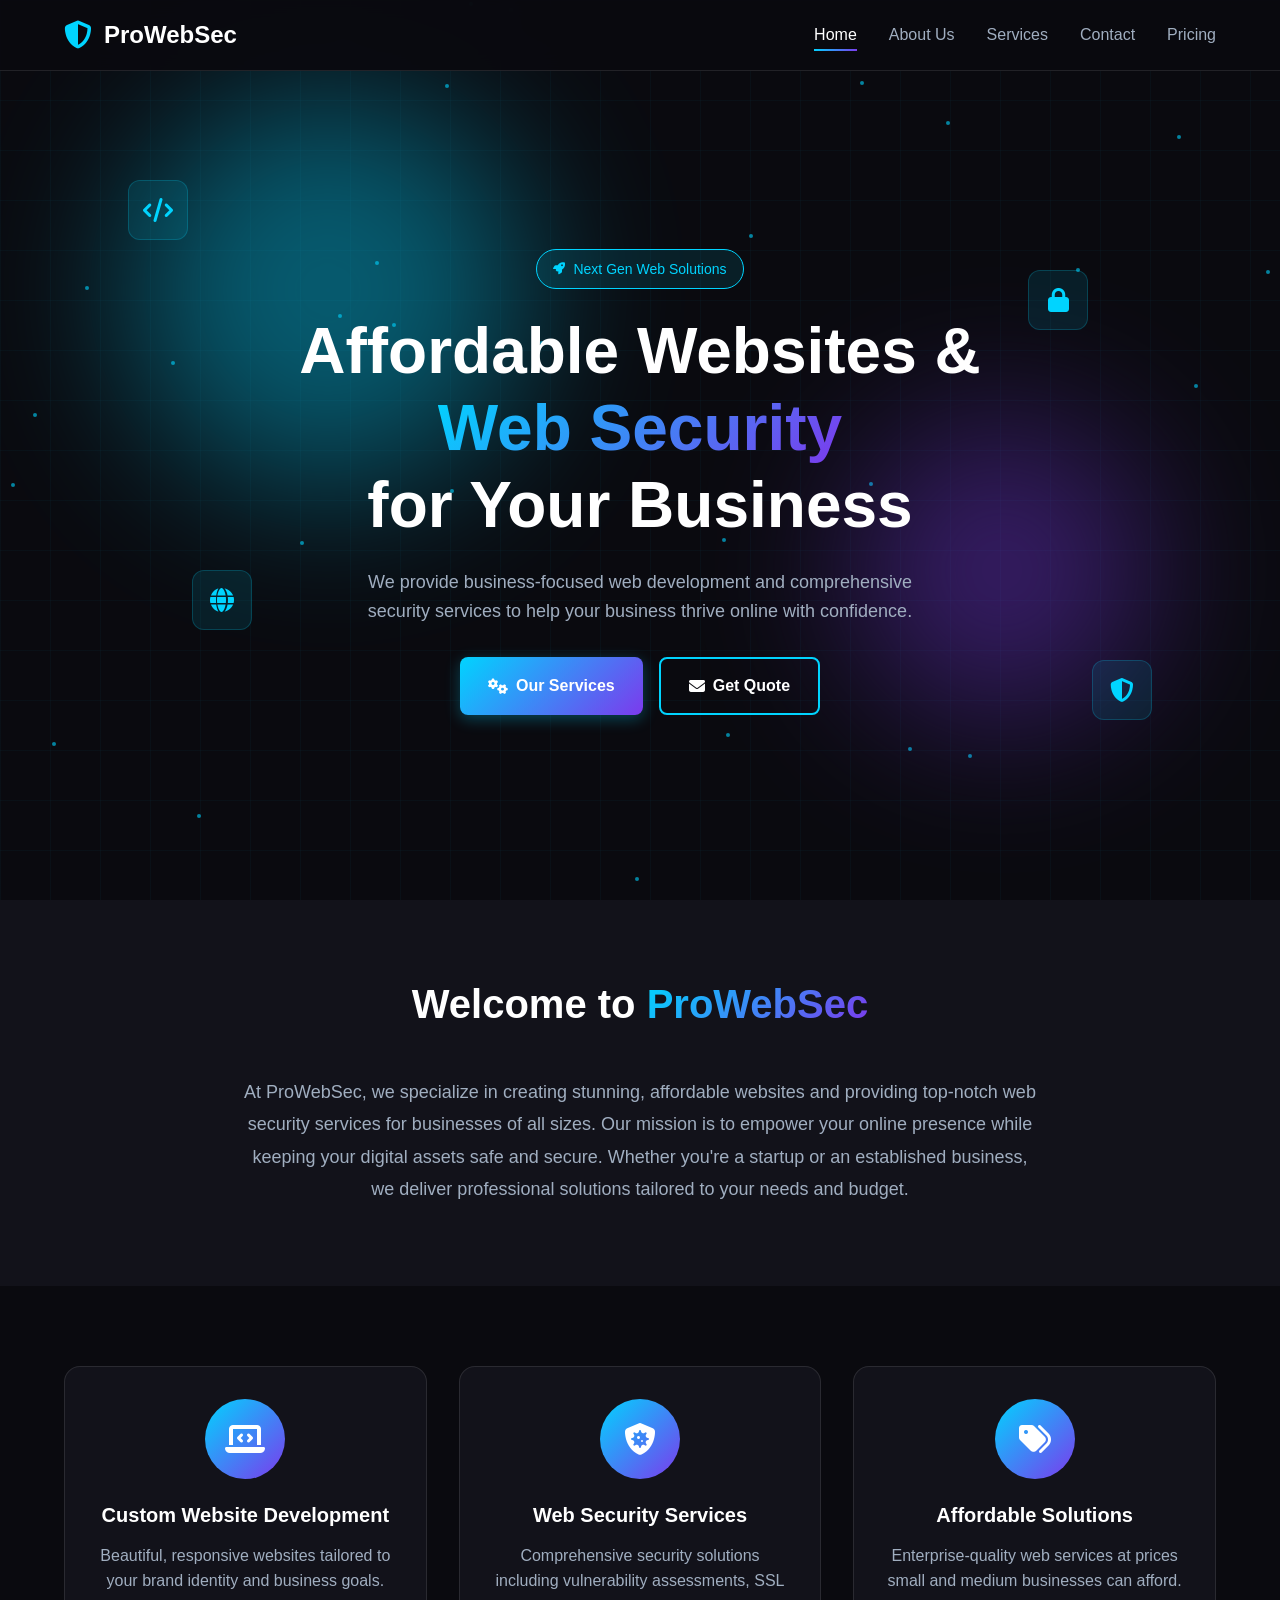
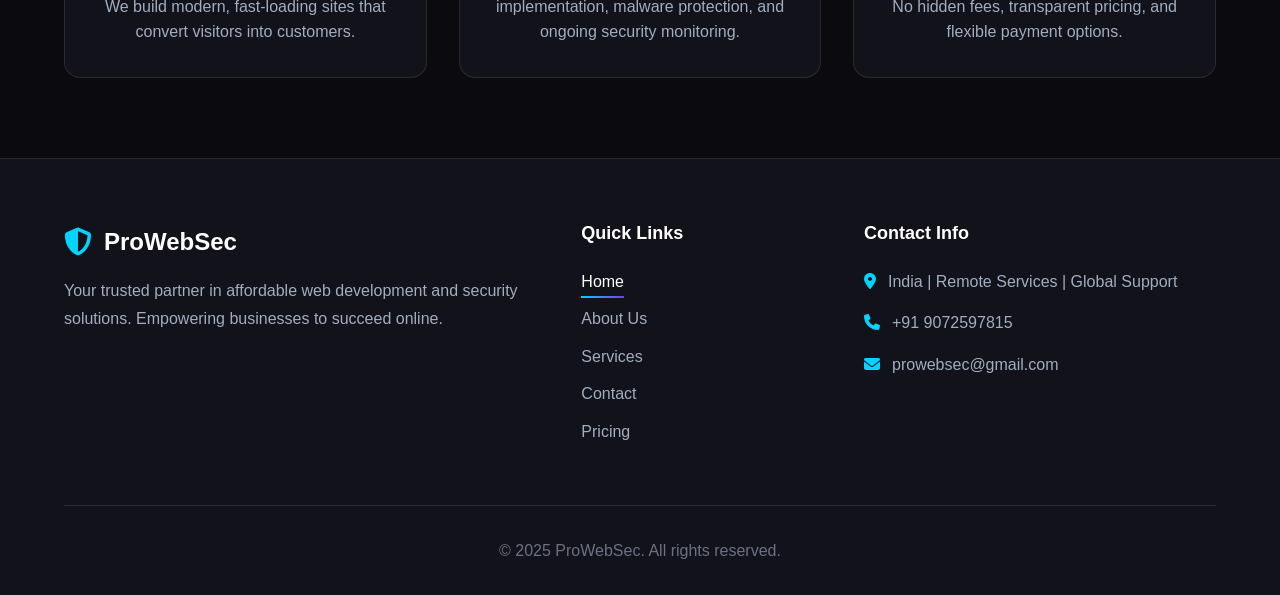
==== commit cc59f279: "Update index.html" ====
--- a/index.html
+++ b/index.html
@@ -114,11 +114,11 @@
         <div class="footer-links">
           <h4>Quick Links</h4>
           <ul>
-            <li><a href="index.html">Home</a></li>
-            <li><a href="about.html">About Us</a></li>
-            <li><a href="services.html">Services</a></li>
-            <li><a href="pricing.html">Pricing</a></li>
-            <li><a href="contact.html">Contact</a></li>
+            <li><a href="/index" class="nav-link active">Home</a></li>
+        <li><a href="/about" class="nav-link">About Us</a></li>
+        <li><a href="/services" class="nav-link">Services</a></li>
+        <li><a href="/contact" class="nav-link">Contact</a></li>
+        <li><a href="/pricing" class="nav-link">Pricing</a></li>
           </ul>
         </div>
         <div class="footer-contact">
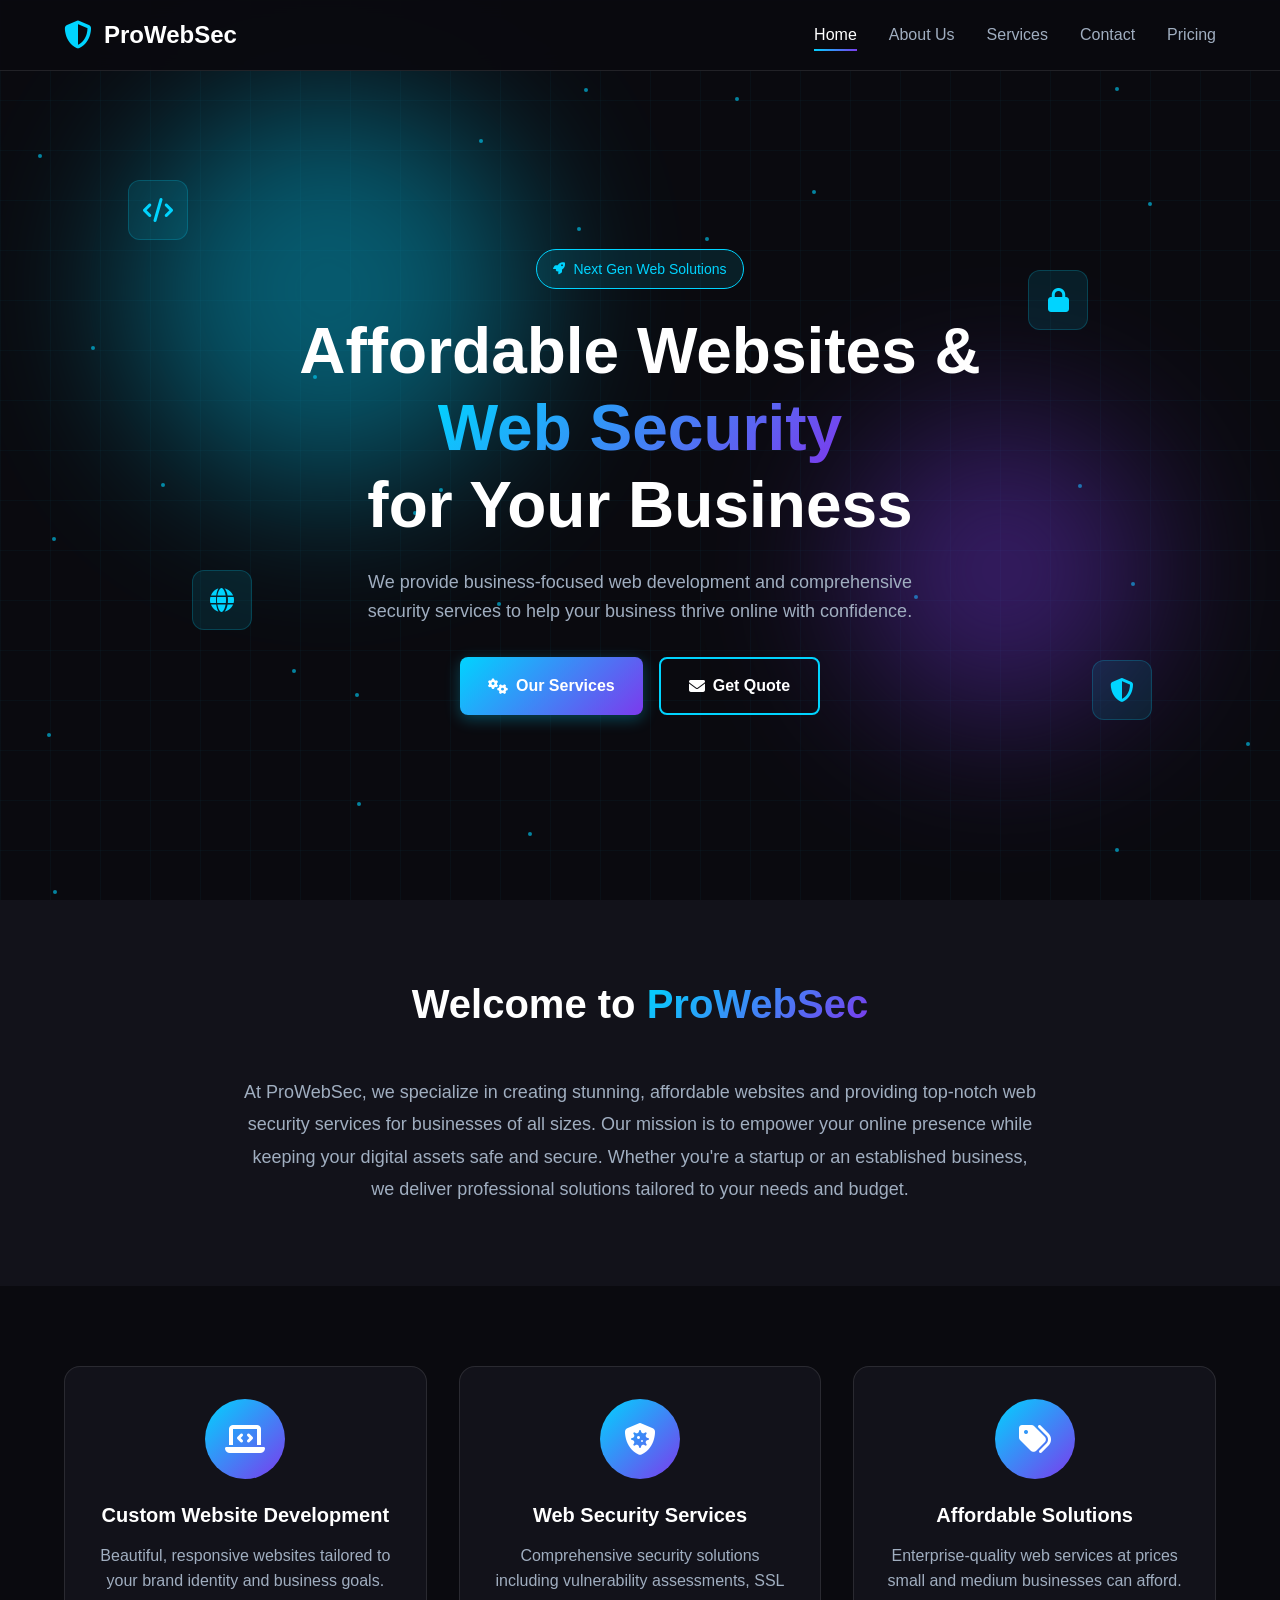
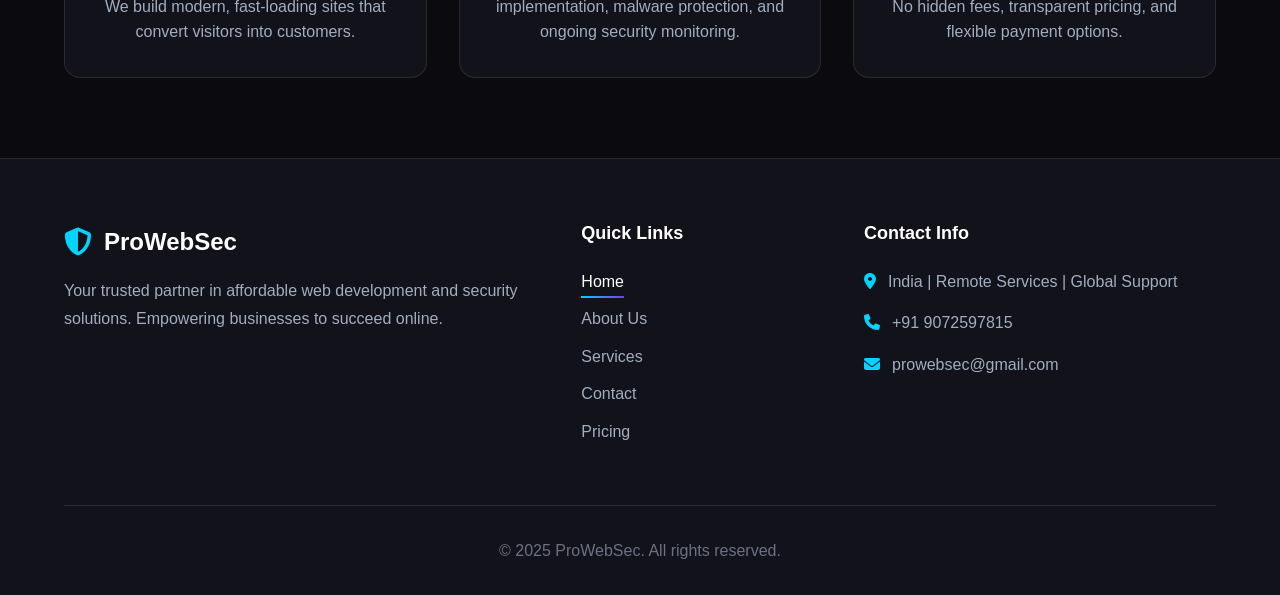
==== commit 50a3189c: "Update index.html" ====
--- a/index.html
+++ b/index.html
@@ -47,10 +47,10 @@
       <h1>Affordable Websites &<br><span class="gradient-text">Web Security</span><br>for Your Business</h1>
       <p class="hero-subtitle">We provide business-focused web development and comprehensive security services to help your business thrive online with confidence.</p>
       <div class="hero-buttons">
-        <a href="services.html" class="btn btn-primary">
+        <a href="/services" class="btn btn-primary">
           <i class="fas fa-cogs"></i> Our Services
         </a>
-        <a href="contact.html" class="btn btn-secondary">
+        <a href="/contact" class="btn btn-secondary">
           <i class="fas fa-envelope"></i> Get Quote
         </a>
       </div>
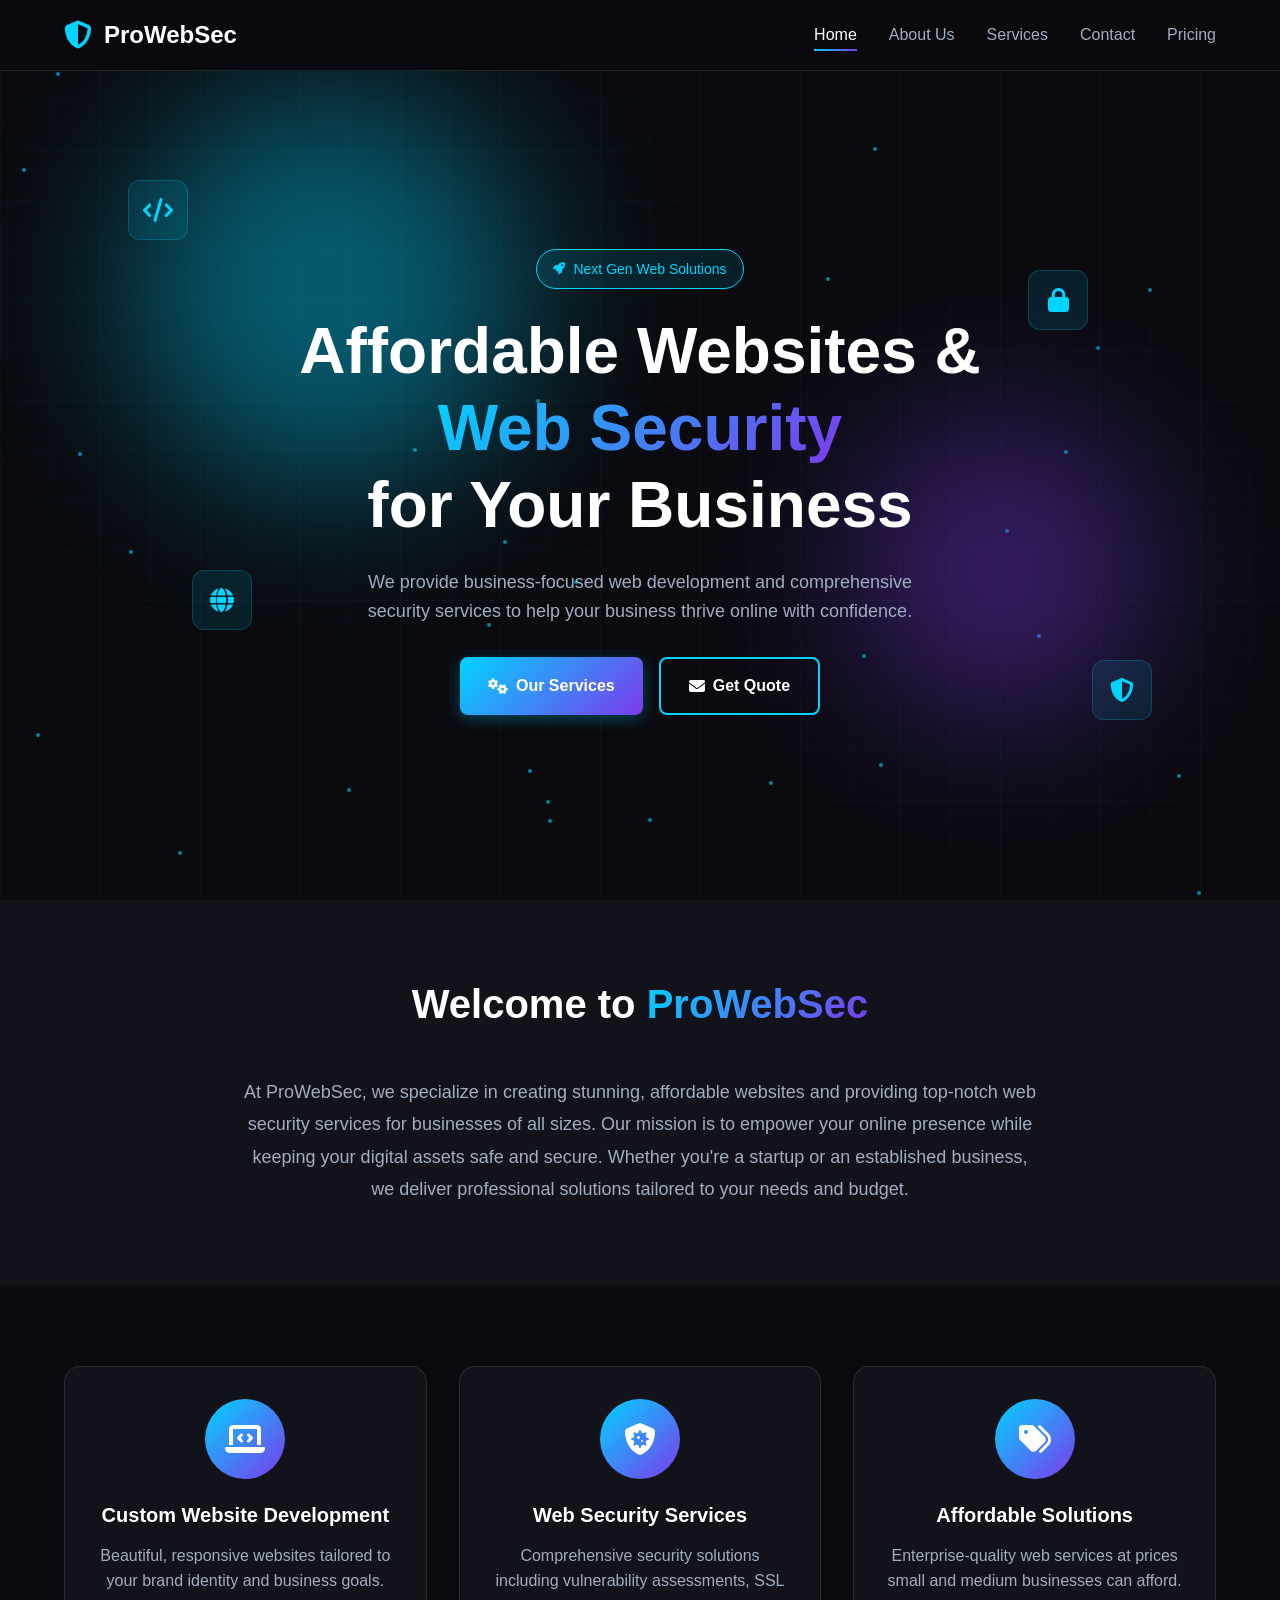
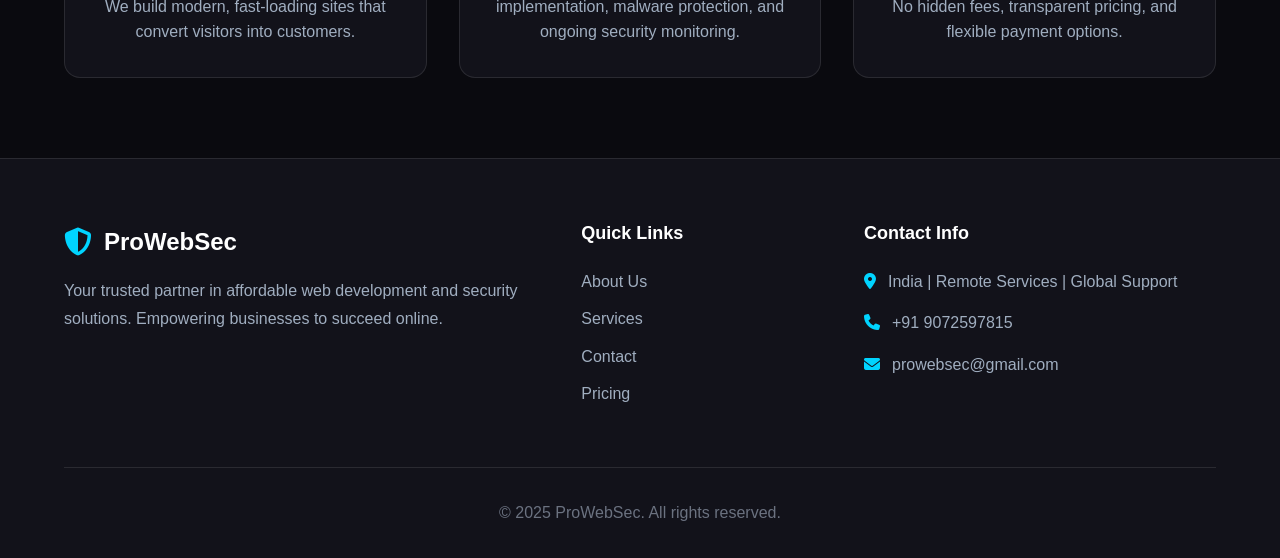
==== commit 933871a0: "Remove Home link from footer" ====
--- a/index.html
+++ b/index.html
@@ -114,7 +114,7 @@
         <div class="footer-links">
           <h4>Quick Links</h4>
           <ul>
-            <li><a href="/index" class="nav-link active">Home</a></li>
+          
         <li><a href="/about" class="nav-link">About Us</a></li>
         <li><a href="/services" class="nav-link">Services</a></li>
         <li><a href="/contact" class="nav-link">Contact</a></li>
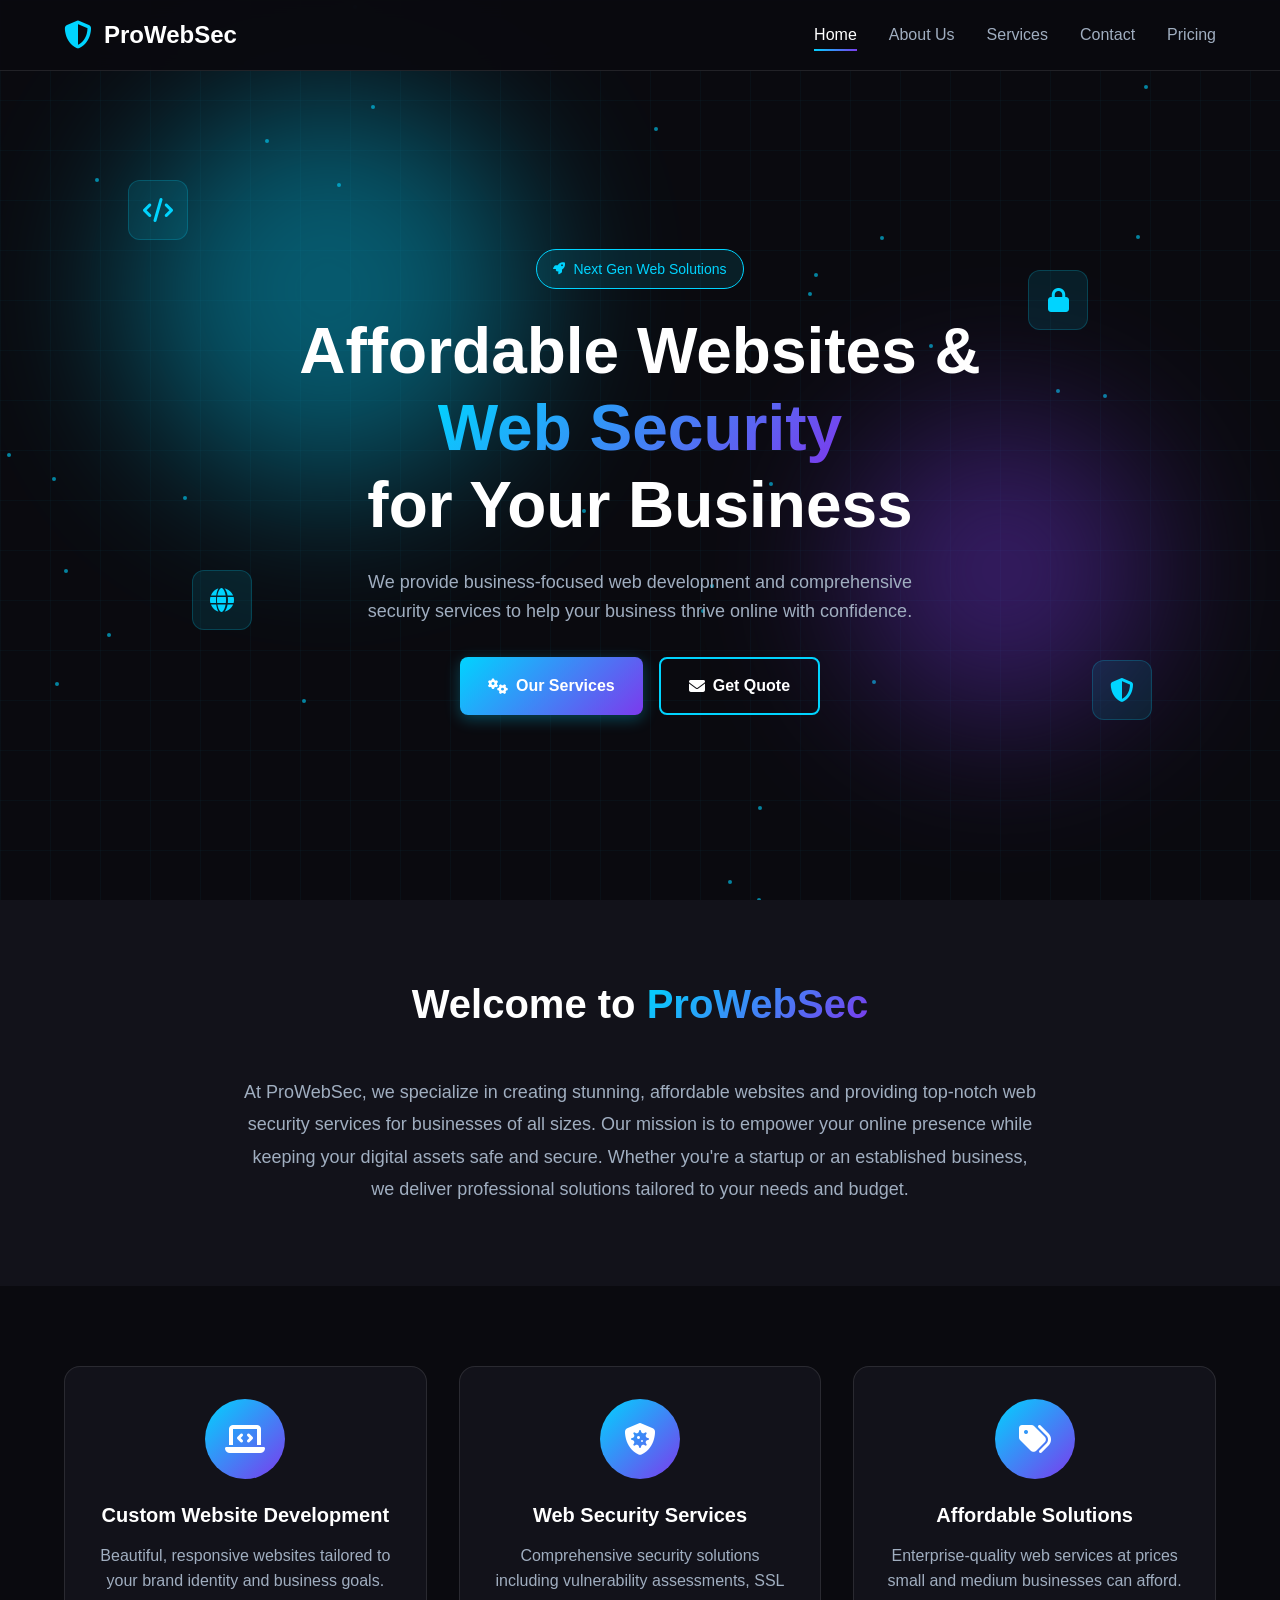
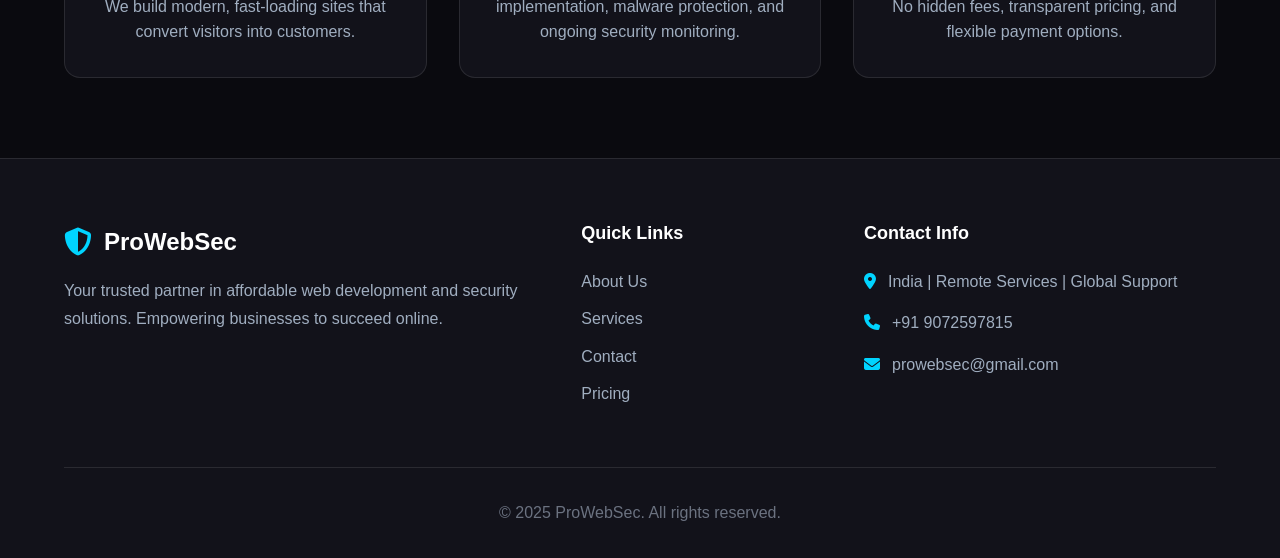
==== commit 82efd2c3: "Update index.html" ====
--- a/index.html
+++ b/index.html
@@ -13,7 +13,7 @@
   <!-- Navigation -->
   <nav class="navbar">
     <div class="nav-container">
-      <a href="index.html" class="logo">
+      <a href="/" class="logo">
         <i class="fas fa-shield-halved"></i>
         <span>ProWebSec</span>
       </a>
@@ -23,7 +23,7 @@
         <span></span>
       </button>
       <ul class="nav-menu" id="nav-menu">
-        <li><a href="/index" class="nav-link active">Home</a></li>
+        <li><a href="/" class="nav-link active">Home</a></li>
         <li><a href="/about" class="nav-link">About Us</a></li>
         <li><a href="/services" class="nav-link">Services</a></li>
         <li><a href="/contact" class="nav-link">Contact</a></li>
